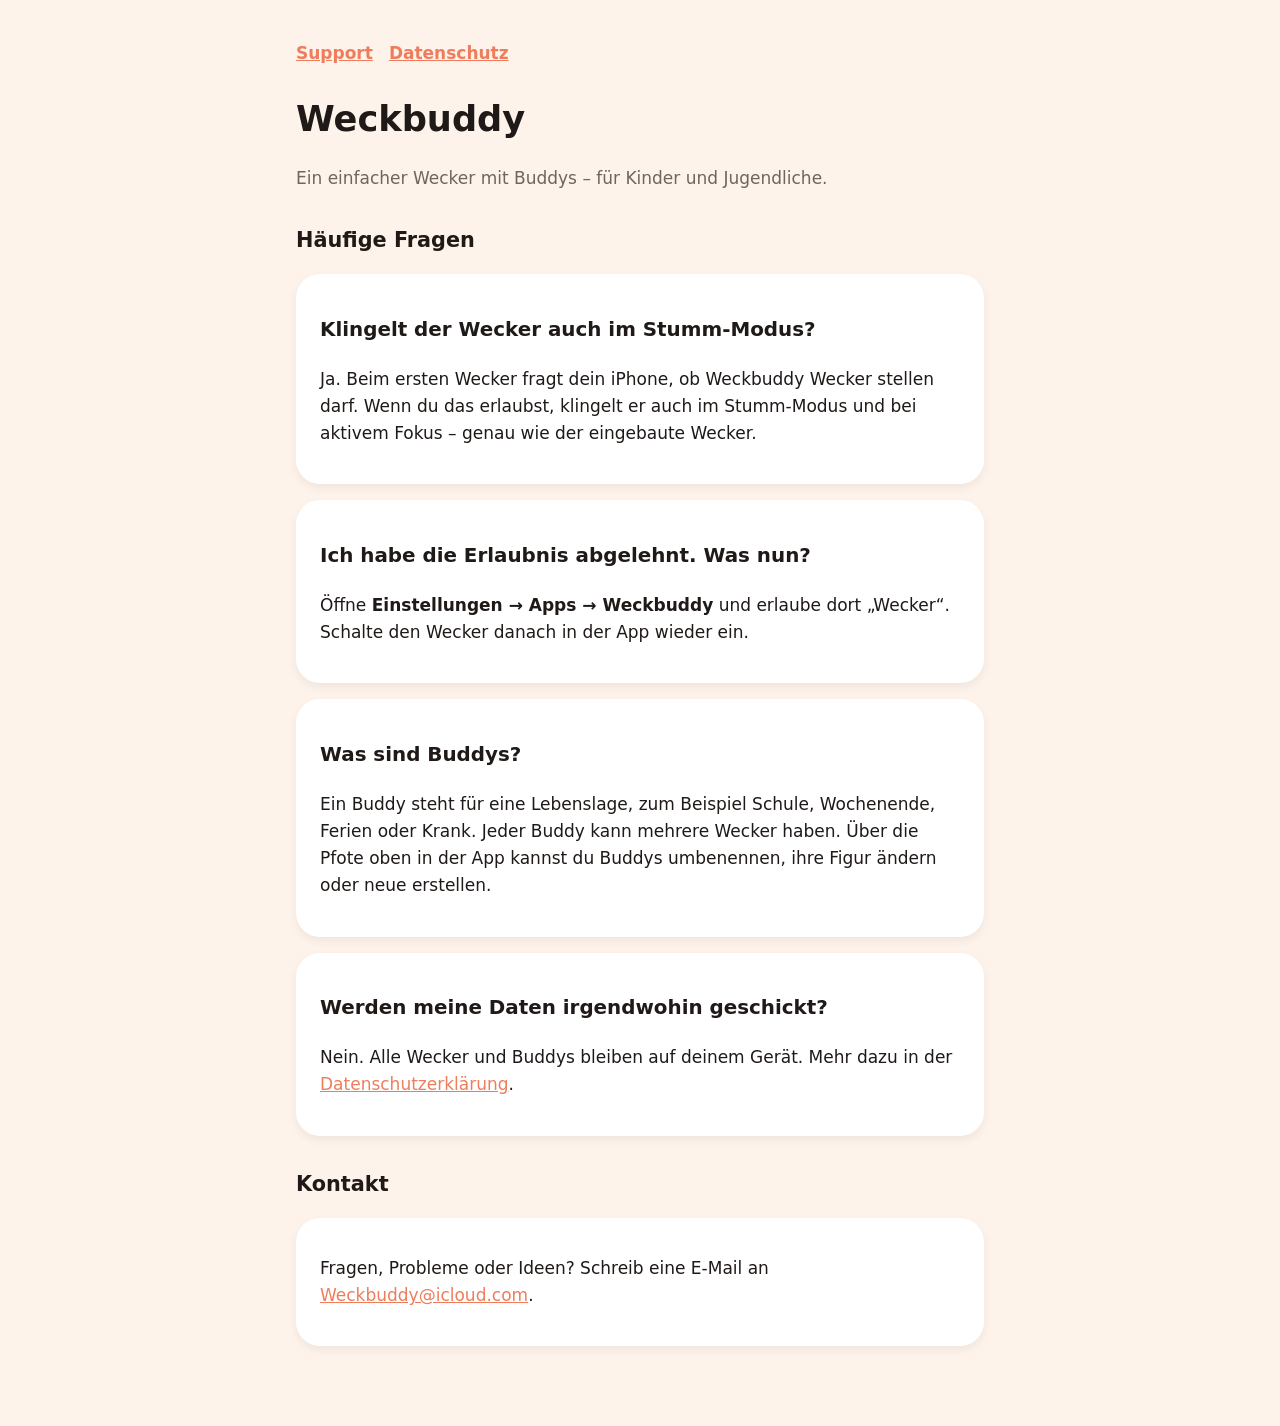
==== index.html @ c4bed6e7 "Webseite aktualisieren" ====
<!doctype html>
<html lang="de">
<head>
<meta charset="utf-8"><meta name="viewport" content="width=device-width, initial-scale=1">
<title>Weckbuddy – Support</title>
<link rel="stylesheet" href="style.css">
</head>
<body><main>
<nav><a href="index.html">Support</a><a href="datenschutz.html">Datenschutz</a></nav>
<h1>Weckbuddy</h1>
<p class="muted">Ein einfacher Wecker mit Buddys – für Kinder und Jugendliche.</p>

<h2>Häufige Fragen</h2>
<div class="card">
<h3>Klingelt der Wecker auch im Stumm-Modus?</h3>
<p>Ja. Beim ersten Wecker fragt dein iPhone, ob Weckbuddy Wecker stellen darf. Wenn du das erlaubst, klingelt er auch im Stumm-Modus und bei aktivem Fokus – genau wie der eingebaute Wecker.</p>
</div>
<div class="card">
<h3>Ich habe die Erlaubnis abgelehnt. Was nun?</h3>
<p>Öffne <strong>Einstellungen → Apps → Weckbuddy</strong> und erlaube dort „Wecker“. Schalte den Wecker danach in der App wieder ein.</p>
</div>
<div class="card">
<h3>Was sind Buddys?</h3>
<p>Ein Buddy steht für eine Lebenslage, zum Beispiel Schule, Wochenende, Ferien oder Krank. Jeder Buddy kann mehrere Wecker haben. Über die Pfote oben in der App kannst du Buddys umbenennen, ihre Figur ändern oder neue erstellen.</p>
</div>
<div class="card">
<h3>Werden meine Daten irgendwohin geschickt?</h3>
<p>Nein. Alle Wecker und Buddys bleiben auf deinem Gerät. Mehr dazu in der <a href="datenschutz.html">Datenschutzerklärung</a>.</p>
</div>

<h2>Kontakt</h2>
<div class="card">
<p>Fragen, Probleme oder Ideen? Schreib eine E-Mail an <a href="mailto:Weckbuddy@icloud.com">Weckbuddy@icloud.com</a>.</p>
</div>
</main></body>
</html>
---- style.css ----
:root { --bg: #fdf3eb; --card: #fff; --text: #1f1a17; --muted: #6f655e; --accent: #ef7d5c; }
@media (prefers-color-scheme: dark) { :root { --bg: #1c1917; --card: #302b28; --text: #f5efe9; --muted: #b5aaa1; --accent: #f48c6b; } }
* { box-sizing: border-box; }
body { margin: 0; background: var(--bg); color: var(--text); font: 17px/1.6 ui-rounded, -apple-system, system-ui, sans-serif; }
main { max-width: 720px; margin: 0 auto; padding: 40px 16px 64px; }
h1 { font-size: 2.2rem; margin: 0 0 4px; }
h2 { margin-top: 2rem; font-size: 1.3rem; }
.card { background: var(--card); border-radius: 24px; padding: 20px 24px; margin: 16px 0; box-shadow: 0 4px 10px rgba(0,0,0,.06); }
.muted { color: var(--muted); }
a { color: var(--accent); }
nav { margin-bottom: 24px; } nav a { margin-right: 16px; font-weight: 600; }
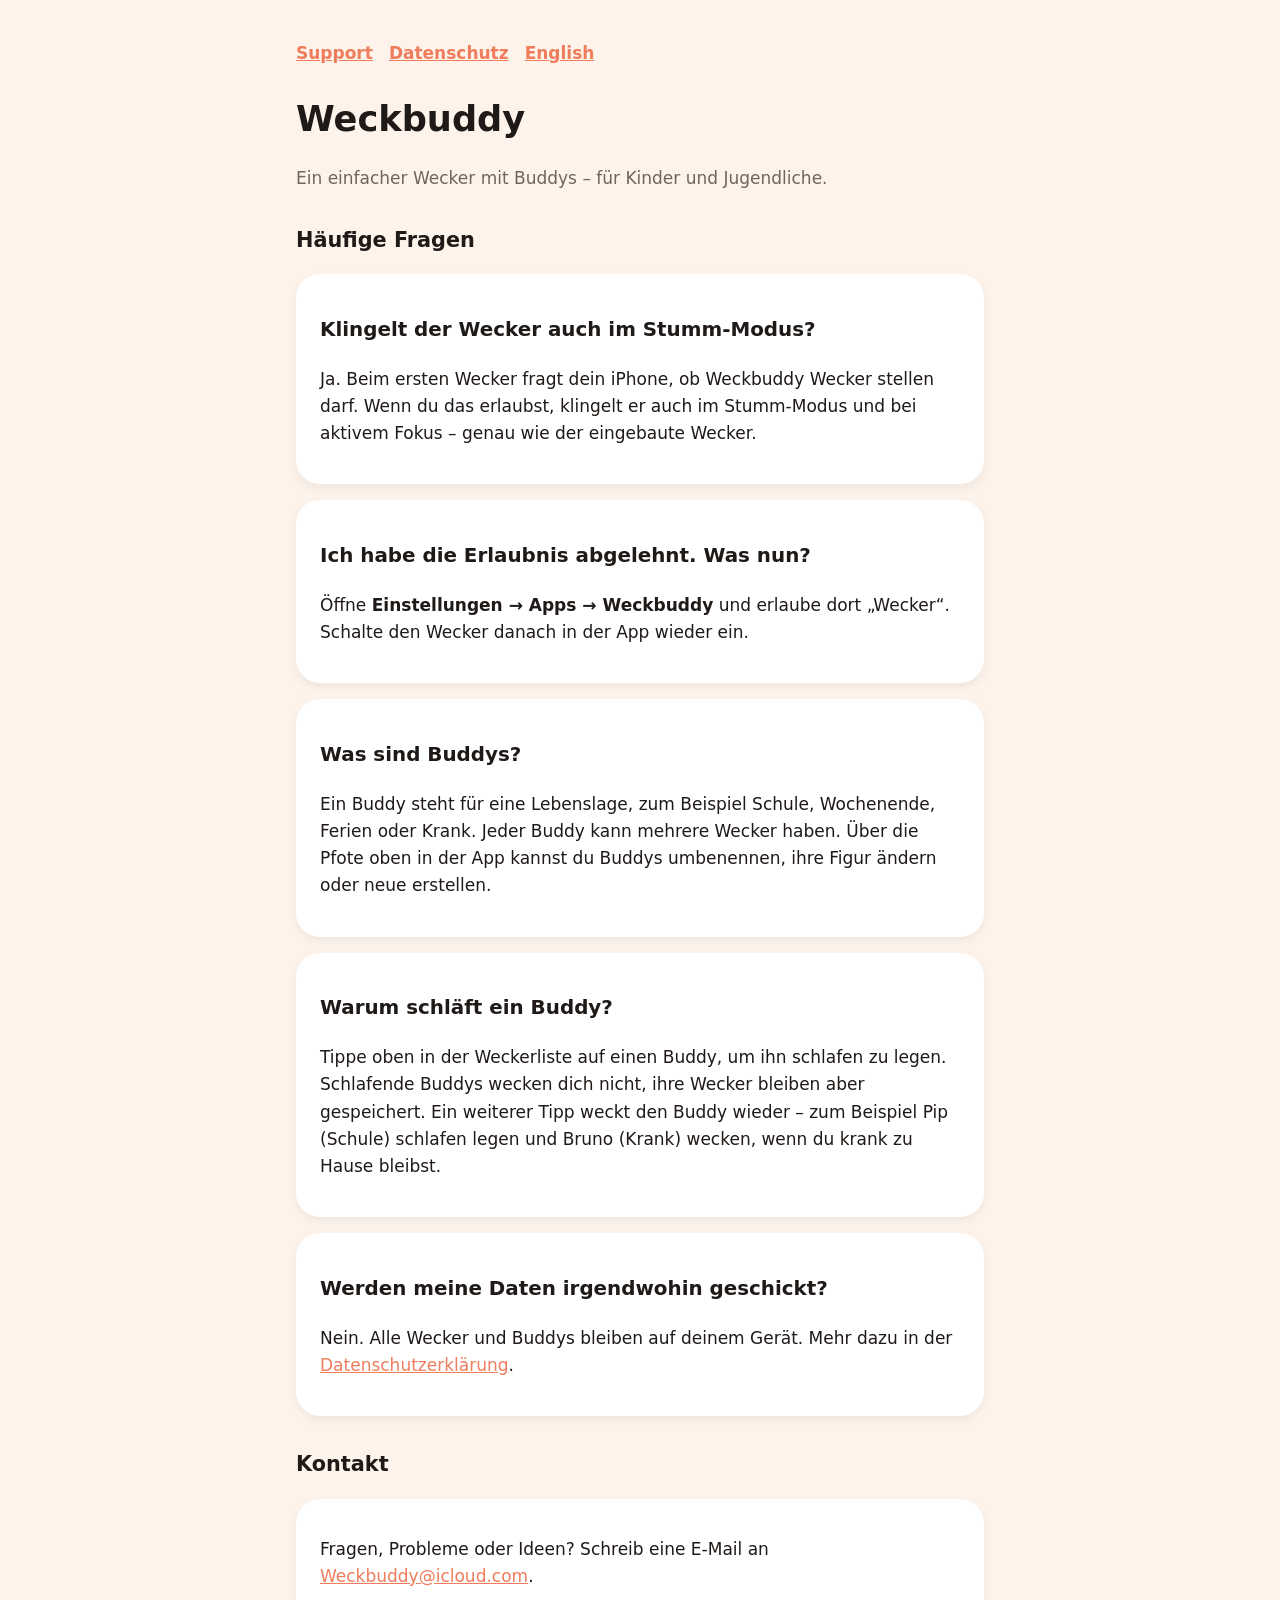
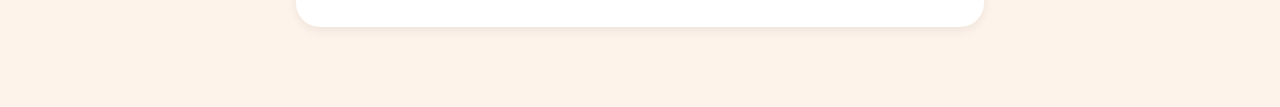
==== commit 4999aba3: "Webseite aktualisieren" ====
--- a/index.html
+++ b/index.html
@@ -6,7 +6,7 @@
 <link rel="stylesheet" href="style.css">
 </head>
 <body><main>
-<nav><a href="index.html">Support</a><a href="datenschutz.html">Datenschutz</a></nav>
+<nav><a href="index.html">Support</a><a href="datenschutz.html">Datenschutz</a><a href="en/" lang="en">English</a></nav>
 <h1>Weckbuddy</h1>
 <p class="muted">Ein einfacher Wecker mit Buddys – für Kinder und Jugendliche.</p>
 
@@ -24,6 +24,10 @@
 <p>Ein Buddy steht für eine Lebenslage, zum Beispiel Schule, Wochenende, Ferien oder Krank. Jeder Buddy kann mehrere Wecker haben. Über die Pfote oben in der App kannst du Buddys umbenennen, ihre Figur ändern oder neue erstellen.</p>
 </div>
 <div class="card">
+<h3>Warum schläft ein Buddy?</h3>
+<p>Tippe oben in der Weckerliste auf einen Buddy, um ihn schlafen zu legen. Schlafende Buddys wecken dich nicht, ihre Wecker bleiben aber gespeichert. Ein weiterer Tipp weckt den Buddy wieder – zum Beispiel Pip (Schule) schlafen legen und Bruno (Krank) wecken, wenn du krank zu Hause bleibst.</p>
+</div>
+<div class="card">
 <h3>Werden meine Daten irgendwohin geschickt?</h3>
 <p>Nein. Alle Wecker und Buddys bleiben auf deinem Gerät. Mehr dazu in der <a href="datenschutz.html">Datenschutzerklärung</a>.</p>
 </div>
